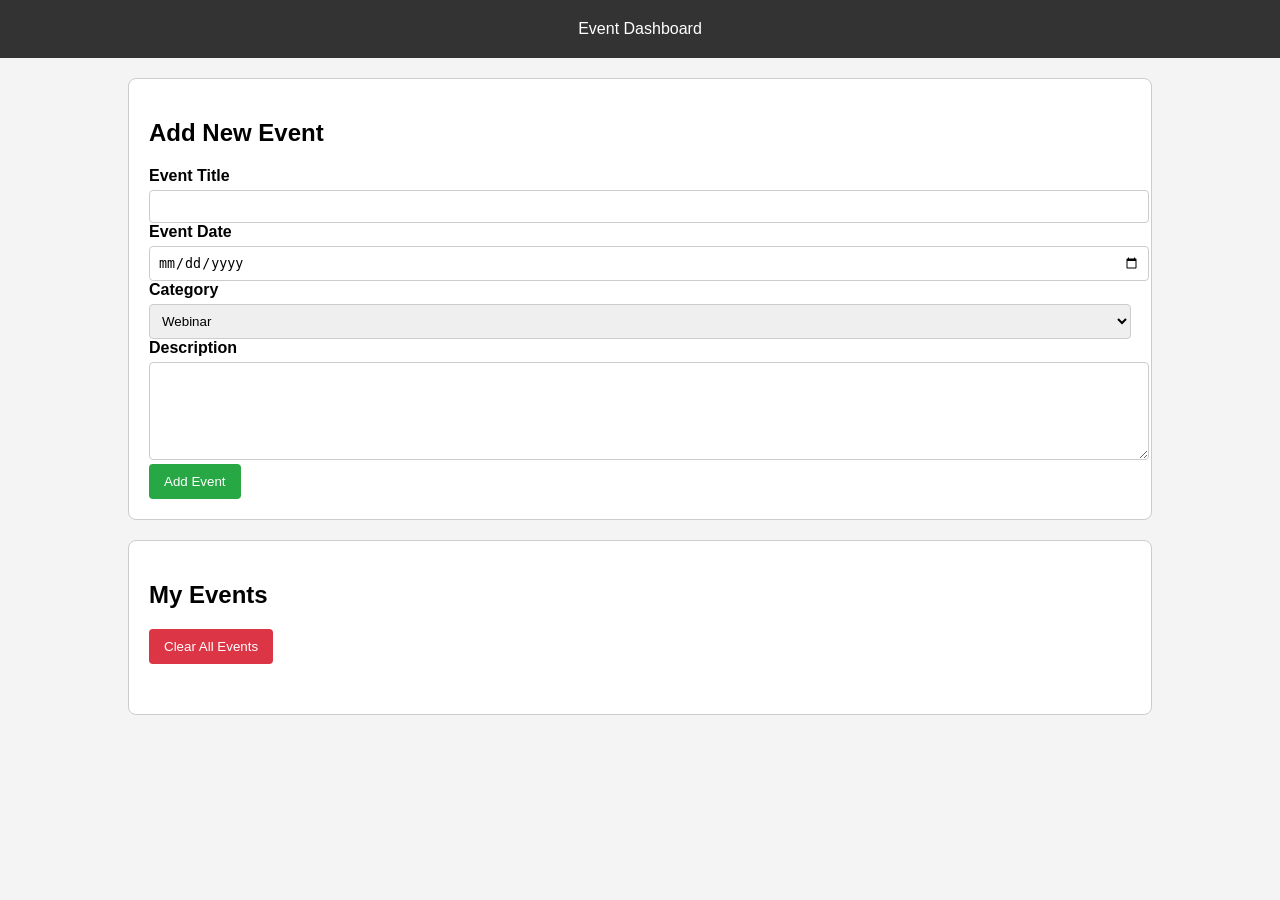
==== Assignment-1/index.html @ 02038a6f "Assignment-1-completed" ====
<!DOCTYPE html>
<html lang="en">
<head>
    <meta charset="UTF-8">
    <title>Event Dashboard</title>
    <link rel="stylesheet" href="style.css">
</head>
<body>

<header>Event Dashboard</header>

<div class="container">
    <div class="card">
        <h2>Add New Event</h2>

        <label>Event Title</label>
        <input type="text" id="title">

        <label>Event Date</label>
        <input type="date" id="date">

        <label>Category</label>
        <select id="category">
            <option>Webinar</option>
            <option>Meeting</option>
            <option>home</option>
            <option>other</option>
        </select>

        <label>Description</label>
        <textarea id="desc"></textarea>

        <button onclick="addEvent()">Add Event</button>
    </div>

    <div class="card events">
        <h2>My Events</h2>

        <div class="top-buttons">
            <button onclick="clearEvents()">Clear All Events</button>
        </div>

        <div id="eventList"></div>
    </div>

</div>

<script src="script.js"></script>
</body>
</html>
---- Assignment-1/style.css ----
body {
    font-family: Arial, sans-serif;
    background-color: #f4f4f4;
    margin: 0;
    padding: 0;
}

header {
    background-color: #333;
    color: white;
    text-align: center;
    padding: 20px;
}

.container {
    width: 80%;
    margin: 20px auto;
}

.card {
    background-color: white;
    padding: 20px;
    margin-bottom: 20px;
    border: 1px solid #ccc;
    border-radius: 8px;
}

label {
    font-weight: bold;
}

input, select, textarea {
    width: 100%;
    padding: 8px;
    margin-top: 5px;
    border: 1px solid #ccc;
    border-radius: 4px;
}

textarea {
    height: 80px;
}

button {
    background-color: #28a745;
    color: white;
    padding: 10px 15px;
    border: none;
    border-radius: 4px;
    cursor: pointer;
}

button:hover {
    background-color: #218838;
}

.top-buttons button {
    background-color: #dc3545;
    margin-bottom: 10px;
}

.top-buttons button:hover {
    background-color: #c82333;
}

#eventList {
    margin-top: 20px;
}
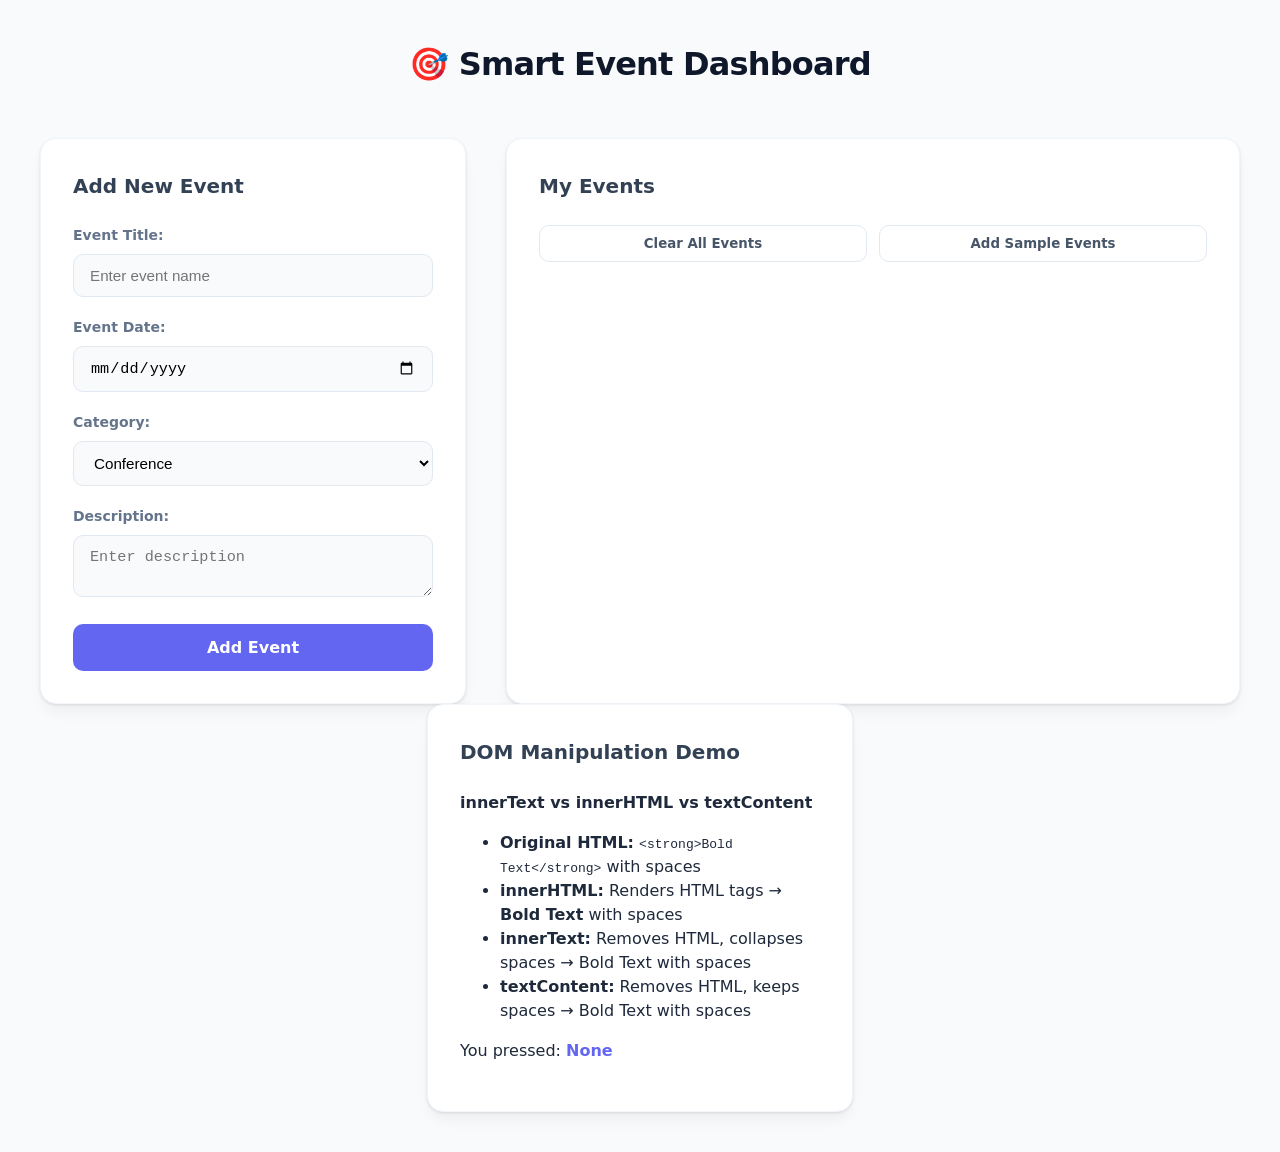
==== commit fdb03137: "updated" ====
--- a/Assignment-1/index.html
+++ b/Assignment-1/index.html
@@ -1,51 +1,67 @@
-
 <!DOCTYPE html>
 <html lang="en">
 <head>
     <meta charset="UTF-8">
-    <title>Event Dashboard</title>
+    <meta name="viewport" content="width=device-width, initial-scale=1.0">
+    <title>Smart Event Dashboard</title>
     <link rel="stylesheet" href="style.css">
 </head>
 <body>
 
-<header>Event Dashboard</header>
+    <header>Smart Event Dashboard</header>
 
-<div class="container">
-    <div class="card">
-        <h2>Add New Event</h2>
+    <div class="container">
+        <div class="card">
+            <h2>Add New Event</h2>
 
-        <label>Event Title</label>
-        <input type="text" id="title">
+            <label>Event Title:</label>
+            <input type="text" id="title" placeholder="Enter event name">
 
-        <label>Event Date</label>
-        <input type="date" id="date">
+            <label>Event Date:</label>
+            <input type="date" id="date">
 
-        <label>Category</label>
-        <select id="category">
-            <option>Webinar</option>
-            <option>Meeting</option>
-            <option>home</option>
-            <option>other</option>
-        </select>
+            <label>Category:</label>
+            <select id="category">
+                <option>Conference</option>
+                <option>Social</option>
+                <option>Webinar</option>
+                <option>Meeting</option>
+            </select>
 
-        <label>Description</label>
-        <textarea id="desc"></textarea>
+            <label>Description:</label>
+            <textarea id="desc" placeholder="Enter description"></textarea>
 
-        <button onclick="addEvent()">Add Event</button>
+            <button class="btn-primary" onclick="addEvent()">Add Event</button>
+        </div>
+
+        <div class="card events">
+            <h2>My Events</h2>
+            <div class="top-buttons">
+                <button class="btn-secondary" onclick="clearEvents()">Clear All Events</button>
+                <button class="btn-secondary" onclick="addSampleEvents()">Add Sample Events</button>
+            </div>
+
+            <div id="eventList">
+                </div>
+        </div>
     </div>
 
-    <div class="card events">
-        <h2>My Events</h2>
-
-        <div class="top-buttons">
-            <button onclick="clearEvents()">Clear All Events</button>
+    <div class="container footer-section">
+        <div class="card full-width">
+            <h2>DOM Manipulation Demo</h2>
+            <div class="demo-content">
+                <p><strong>innerText vs innerHTML vs textContent</strong></p>
+                <ul>
+                    <li><strong>Original HTML:</strong> <code>&lt;strong&gt;Bold Text&lt;/strong&gt;</code> with spaces</li>
+                    <li><strong>innerHTML:</strong> Renders HTML tags → <b>Bold Text</b> with spaces</li>
+                    <li><strong>innerText:</strong> Removes HTML, collapses spaces → Bold Text with spaces</li>
+                    <li><strong>textContent:</strong> Removes HTML, keeps spaces → Bold Text with spaces</li>
+                </ul>
+                <p id="key-display">You pressed: <span style="color: #6366f1; font-weight: bold;">None</span></p>
+            </div>
         </div>
-
-        <div id="eventList"></div>
     </div>
 
-</div>
-
-<script src="script.js"></script>
+    <script src="script.js"></script>
 </body>
-</html>
+</html>
--- a/Assignment-1/style.css
+++ b/Assignment-1/style.css
@@ -1,68 +1,201 @@
+/* --- Global Styles --- */
 body {
-    font-family: Arial, sans-serif;
-    background-color: #f4f4f4;
+    font-family: 'Inter', -apple-system, system-ui, sans-serif;
+    background-color: #f8fafc; /* Very light slate gray */
     margin: 0;
-    padding: 0;
+    padding: 40px 20px;
+    color: #1e293b;
+    line-height: 1.5;
 }
 
 header {
-    background-color: #333;
-    color: white;
     text-align: center;
-    padding: 20px;
-}
-
+    font-size: 32px;
+    font-weight: 800;
+    color: #0f172a;
+    margin-bottom: 50px;
+    letter-spacing: -0.025em;
+}
+
+header::before {
+    content: "🎯 ";
+}
+
+/* --- Layout --- */
 .container {
-    width: 80%;
-    margin: 20px auto;
-}
-
+    display: flex;
+    justify-content: center;
+    gap: 40px;
+    max-width: 1200px;
+    margin: 0 auto;
+}
+
+/* --- Card Architecture --- */
 .card {
-    background-color: white;
-    padding: 20px;
-    margin-bottom: 20px;
-    border: 1px solid #ccc;
-    border-radius: 8px;
-}
-
+    background: #ffffff;
+    border-radius: 16px;
+    padding: 32px;
+    /* Soft, layered shadow for a 'floating' look */
+    box-shadow: 0 1px 3px rgba(0,0,0,0.1), 0 10px 15px -3px rgba(0,0,0,0.05);
+    border: 1px solid #f1f5f9;
+}
+
+.card:first-child { 
+    width: 360px; 
+    height: fit-content;
+}
+
+.events { 
+    flex: 1; 
+}
+
+h2 {
+    font-size: 1.25rem;
+    font-weight: 700;
+    color: #334155;
+    margin-top: 0;
+    margin-bottom: 24px;
+}
+
+/* --- Refined Form Elements --- */
 label {
-    font-weight: bold;
+    display: block;
+    font-size: 0.875rem;
+    font-weight: 600;
+    color: #64748b;
+    margin-bottom: 8px;
 }
 
 input, select, textarea {
     width: 100%;
-    padding: 8px;
-    margin-top: 5px;
-    border: 1px solid #ccc;
-    border-radius: 4px;
-}
-
-textarea {
-    height: 80px;
-}
-
+    padding: 12px 16px;
+    background-color: #f8fafc;
+    border: 1px solid #e2e8f0;
+    border-radius: 10px;
+    font-size: 0.95rem;
+    margin-bottom: 20px;
+    box-sizing: border-box;
+    transition: all 0.2s ease;
+}
+
+input:focus, select:focus, textarea:focus {
+    outline: none;
+    border-color: #6366f1;
+    background-color: #ffffff;
+    box-shadow: 0 0 0 4px rgba(99, 102, 241, 0.1);
+}
+
+/* --- Modern Buttons --- */
 button {
-    background-color: #28a745;
+    font-family: inherit;
+    font-weight: 600;
+    cursor: pointer;
+    transition: all 0.2s cubic-bezier(0.4, 0, 0.2, 1);
+}
+
+.btn-primary {
+    background-color: #6366f1; /* Indigo */
     color: white;
-    padding: 10px 15px;
+    width: 100%;
+    padding: 14px;
     border: none;
-    border-radius: 4px;
-    cursor: pointer;
-}
-
-button:hover {
-    background-color: #218838;
-}
-
-.top-buttons button {
-    background-color: #dc3545;
-    margin-bottom: 10px;
-}
-
-.top-buttons button:hover {
-    background-color: #c82333;
-}
-
+    border-radius: 10px;
+    font-size: 1rem;
+}
+
+.btn-primary:hover {
+    background-color: #4f46e5;
+    transform: translateY(-1px);
+    box-shadow: 0 4px 12px rgba(99, 102, 241, 0.3);
+}
+
+.top-buttons {
+    display: flex;
+    gap: 12px;
+    margin-bottom: 32px;
+}
+
+.btn-secondary {
+    background-color: #ffffff;
+    border: 1px solid #e2e8f0;
+    color: #475569;
+    padding: 10px 20px;
+    border-radius: 10px;
+    flex: 1;
+}
+
+.btn-secondary:hover {
+    background-color: #f1f5f9;
+    border-color: #cbd5e1;
+}
+
+/* --- Event Card Grid --- */
 #eventList {
-    margin-top: 20px;
+    display: grid;
+    grid-template-columns: repeat(auto-fill, minmax(280px, 1fr));
+    gap: 24px;
+}
+
+.event-card {
+    background: #ffffff;
+    border: 1px solid #f1f5f9;
+    border-radius: 14px;
+    padding: 24px;
+    position: relative;
+    transition: all 0.3s ease;
+}
+
+.event-card:hover {
+    border-color: #e2e8f0;
+    transform: translateY(-4px);
+    box-shadow: 0 20px 25px -5px rgba(0, 0, 0, 0.05);
+}
+
+.event-card h3 {
+    margin: 0 0 10px 0;
+    font-size: 1.125rem;
+    color: #1e293b;
+}
+
+.date {
+    font-size: 0.875rem;
+    color: #64748b;
+    display: flex;
+    align-items: center;
+    gap: 6px;
+}
+
+.badge {
+    display: inline-block;
+    background: #eef2ff; /* Indigo tint */
+    color: #6366f1;
+    padding: 4px 12px;
+    border-radius: 20px;
+    font-size: 0.75rem;
+    font-weight: 700;
+    margin-top: 16px;
+    text-transform: uppercase;
+    letter-spacing: 0.05em;
+}
+
+.delete {
+    position: absolute;
+    top: 16px;
+    right: 16px;
+    background: #fee2e2;
+    color: #ef4444;
+    border: none;
+    width: 28px;
+    height: 28px;
+    border-radius: 50%;
+    display: flex;
+    align-items: center;
+    justify-content: center;
+    font-size: 18px;
+    opacity: 0; /* Hidden by default */
+    transition: opacity 0.2s;
+}
+
+.event-card:hover .delete {
+    opacity: 1; /* Show on card hover */
 }
